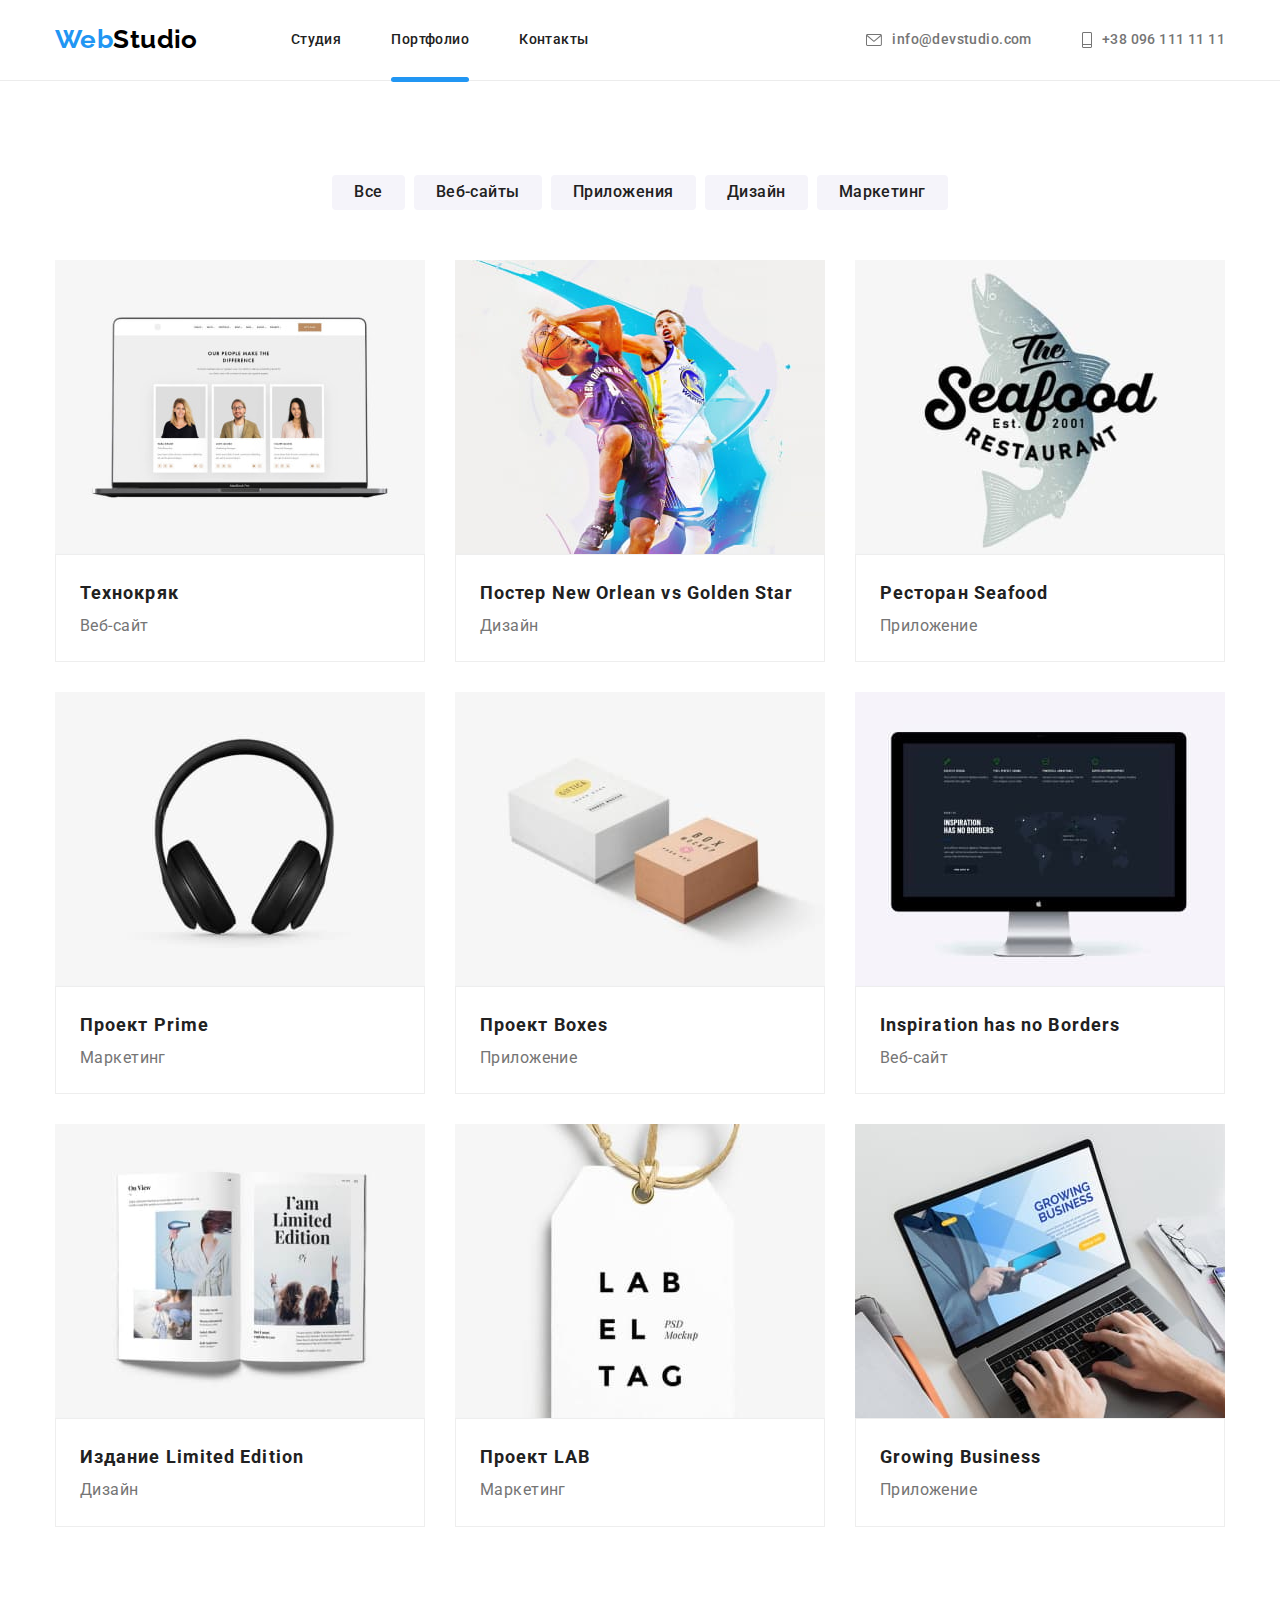
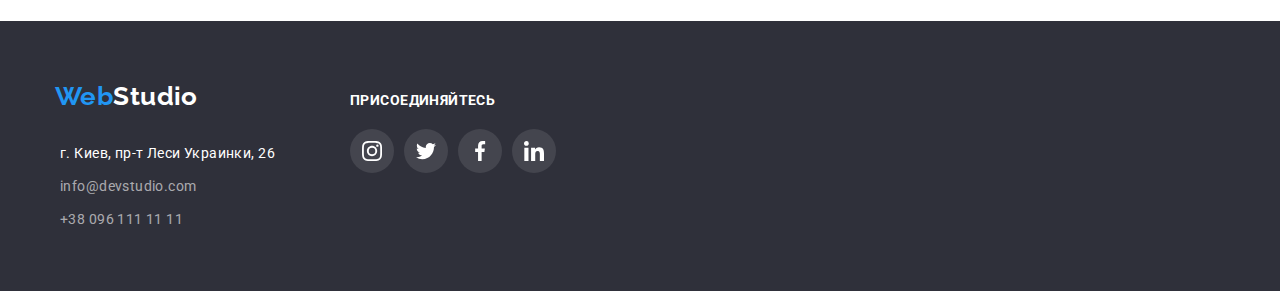
==== portfolio.html @ 86cdfd93 "Initial commit" ====
<!DOCTYPE html>
<html lang="ru">
  <head>
    <meta charset="UTF-8" />
    <meta http-equiv="X-UA-Compatible" content="IE=edge" />
    <meta name="viewport" content="width=device-width, initial-scale=1.0" />
    <title>WebStudio</title>
    <link rel="preconnect" href="https://fonts.googleapis.com" />
    <link rel="preconnect" href="https://fonts.googleapis.com" />
    <link rel="preconnect" href="https://fonts.gstatic.com" crossorigin />
    <link
      href="https://fonts.googleapis.com/css2?family=Raleway:wght@700&family=Roboto:wght@400;500;700;900&display=swap"
      rel="stylesheet"
    />
    <link
      rel="stylesheet"
      href="https://cdnjs.cloudflare.com/ajax/libs/modern-normalize/1.1.0/modern-normalize.min.css"
    />
    <link rel="stylesheet" href="./styles/styles.css" />
  </head>

  <body>
    <header class="header">
      <div class="container header-container">
        <a class="logo link" href="./index.html"> Web<span class="logo-black">Studio</span></a>
        <nav>
          <ul class="nav-list list">
            <li class="nav-item">
              <a class="nav-link link hover-color" href="./index.html">Студия</a>
            </li>
            <li class="nav-item">
              <a class="nav-link link hover-color active" href="./portfolio.html">Портфолио</a>
            </li>
            <li class="nav-item"><a class="nav-link link hover-color" href="">Контакты</a></li>
          </ul>
        </nav>
        <ul class="contacts-list list">
          <li class="contacts-item">
            <a class="contacts-link link hover-color" href="mailto:info@devstudio.com"
              ><svg class="contacts-icon" width="16" height="12">
                <use href="./images/symbol-defs.svg#icon-mail"></use></svg
              >info@devstudio.com</a
            >
          </li>
          <li class="contacts-item">
            <a class="contacts-link link hover-color" href="tel:+380961111111"
              ><svg class="contacts-icon" width="10" height="16">
                <use href="./images/symbol-defs.svg#icon-phone"></use></svg
              >+38 096 111 11 11</a
            >
          </li>
        </ul>
      </div>
    </header>


    <main>
      <section class="projects section">
        <h1 class="hidden">Портфолио</h1>
        <div class="container">
          <ul class="filters-list list">
            <li class="filters-item"><button class="btn btn-filters" type="button">Все</button></li>
            <li class="filters-item">
              <button class="btn btn-filters" type="button">Веб-сайты</button>
            </li>
            <li class="filters-item">
              <button class="btn btn-filters" type="button">Приложения</button>
            </li>
            <li class="filters-item">
              <button class="btn btn-filters" type="button">Дизайн</button>
            </li>
            <li class="filters-item">
              <button class="btn btn-filters" type="button">Маркетинг</button>
            </li>
          </ul>
          <ul class="projects-list list card-set">
            <li class="projects-item card-item">
              <a class="link projects-link" href="/">
                <div class="projects-thumb">
                  <img
                    class="projects-img"
                    src="./images/projects/img1.jpg"
                    width="370"
                    height="294"
                    alt="Веб-сайт Технокряк"
                  />
                  <p class="projects-overlay">
                    Ресурс предлагает комплексные предложения с разным уровнем функционала и
                    сервисов. Все это позволит посетителю получить исчерпывающие сведения<br>о компании
                    или частном лице.
                  </p>
                </div>
                <div class="projects-wrapper">
                  <h2 class="projects-title">Технокряк</h2>
                  <p class="projects-text">Веб-сайт</p>
                </div></a
              >
            </li>
            <li class="projects-item card-item">
              <a class="link projects-link" href="/">
                <div class="projects-thumb">
                <img
                  class="projects-img"
                  src="./images/projects/img2.jpg"
                  width="370"
                  height="294"
                  alt="Дизайн Постер New Orlean vs Golden Star"
                />
                <p class="projects-overlay">
                  Ресурс предлагает комплексные предложения с разным уровнем функционала и
                  сервисов. Все это позволит посетителю получить исчерпывающие сведения<br>о компании
                  или частном лице.
                </p></div>
                <div class="projects-wrapper">
                  <h2 class="projects-title">Постер New Orlean vs Golden Star</h2>
                  <p class="projects-text">Дизайн</p>
                </div></a
              >
            </li>
            <li class="projects-item card-item">
              <a class="link projects-link" href="/">
                <div class="projects-thumb">
                <img
                  class="projects-img"
                  src="./images/projects/img3.jpg"
                  width="370"
                  height="294"
                  alt="Приложение Ресторан Seafood"
                />
                <p class="projects-overlay">
                  Ресурс предлагает комплексные предложения с разным уровнем функционала и
                  сервисов. Все это позволит посетителю получить исчерпывающие сведения<br>о компании
                  или частном лице.
                </p></div>
                <div class="projects-wrapper">
                  <h2 class="projects-title">Ресторан Seafood</h2>
                  <p class="projects-text">Приложение</p>
                </div></a
              >
            </li>
            <li class="projects-item card-item">
              <a class="link projects-link" href="/">
                <div class="projects-thumb">
                <img
                  class="projects-img"
                  src="./images/projects/img4.jpg"
                  width="370"
                  height="294"
                  alt="Маркетинг Проект Prime"
                />
                <p class="projects-overlay">
                  Ресурс предлагает комплексные предложения с разным уровнем функционала и
                  сервисов. Все это позволит посетителю получить исчерпывающие сведения<br>о компании
                  или частном лице.
                </p></div>
                <div class="projects-wrapper">
                  <h2 class="projects-title">Проект Prime</h2>
                  <p class="projects-text">Маркетинг</p>
                </div></a
              >
            </li>
            <li class="projects-item card-item">
              <a class="link projects-link" href="/">
                <div class="projects-thumb">
                <img
                  class="projects-img"
                  src="./images/projects/img5.jpg"
                  width="370"
                  height="294"
                  alt="Приложение Проект Boxes"
                />
                <p class="projects-overlay">
                  Ресурс предлагает комплексные предложения с разным уровнем функционала и
                  сервисов. Все это позволит посетителю получить исчерпывающие сведения<br>о компании
                  или частном лице.
                </p></div>
                <div class="projects-wrapper">
                  <h2 class="projects-title">Проект Boxes</h2>
                  <p class="projects-text">Приложение</p>
                </div></a
              >
            </li>
            <li class="projects-item card-item">
              <a class="link projects-link" href="/">
                <div class="projects-thumb">
                <img
                  class="projects-img"
                  src="./images/projects/img6.jpg"
                  width="370"
                  height="294"
                  alt="Веб-сайт Inspiration has no Borders"
                />
                <p class="projects-overlay">
                  Ресурс предлагает комплексные предложения с разным уровнем функционала и
                  сервисов. Все это позволит посетителю получить исчерпывающие сведения<br>о компании
                  или частном лице.
                </p></div>
                <div class="projects-wrapper">
                  <h2 class="projects-title">Inspiration has no Borders</h2>
                  <p class="projects-text">Веб-сайт</p>
                </div></a
              >
            </li>
            <li class="projects-item card-item">
              <a class="link projects-link" href="/">
                <div class="projects-thumb">
                <img
                  class="projects-img"
                  src="./images/projects/img7.jpg"
                  width="370"
                  height="294"
                  alt="Дизайн Издание Limited Edition"
                />
                <p class="projects-overlay">
                  Ресурс предлагает комплексные предложения с разным уровнем функционала и
                  сервисов. Все это позволит посетителю получить исчерпывающие сведения<br>о компании
                  или частном лице.
                </p></div>
                <div class="projects-wrapper">
                  <h2 class="projects-title">Издание Limited Edition</h2>
                  <p class="projects-text">Дизайн</p>
                </div></a
              >
            </li>
            <li class="projects-item card-item">
              <a class="link projects-link" href="/">
                <div class="projects-thumb">
                <img
                  class="projects-img"
                  src="./images/projects/img8.jpg"
                  width="370"
                  height="294"
                  alt="Маркетинг Проект LAB"
                />
                <p class="projects-overlay">
                  Ресурс предлагает комплексные предложения с разным уровнем функционала и
                  сервисов. Все это позволит посетителю получить исчерпывающие сведения<br>о компании
                  или частном лице.
                </p></div>
                <div class="projects-wrapper">
                  <h2 class="projects-title">Проект LAB</h2>
                  <p class="projects-text">Маркетинг</p>
                </div></a
              >
            </li>
            <li class="projects-item card-item">
              <a class="link projects-link" href="/">
                <div class="projects-thumb">
                <img
                  class="projects-img"
                  src="./images/projects/img9.jpg"
                  width="370"
                  height="294"
                  alt="Приложение Growing Business"
                />
                <p class="projects-overlay">
                  Ресурс предлагает комплексные предложения с разным уровнем функционала и
                  сервисов. Все это позволит посетителю получить исчерпывающие сведения<br>о компании
                  или частном лице.
                </p></div>
                <div class="projects-wrapper">
                  <h2 class="projects-title">Growing Business</h2>
                  <p class="projects-text">Приложение</p>
                </div></a
              >
            </li>
          </ul>
        </div>
      </section>
    </main>

    <footer class="footer">
      <div class="container footer-container">
        <div class="container-address footer-item">
          <a class="logo link" href="./index.html"> Web<span class="logo-white">Studio</span></a>
          <address>
            <ul class="address-list list">
              <li class="address-item">
                <a
                  class="address-link address-google link hover-color"
                  href="https://goo.gl/maps/GdrmN5GAiVvAwd8F9"
                  target="_blank"
                  rel="noopener noreferrer"
                >
                  г. Киев, пр-т Леси Украинки, 26</a
                >
              </li>
              <li class="address-item">
                <a class="address-link link hover-color" href="mailto:info@devstudio.com"
                  >info@devstudio.com</a
                >
              </li>
              <li class="address-item">
                <a class="address-link link hover-color" href="tel:+380961111111"
                  >+38 096 111 11 11</a
                >
              </li>
            </ul>
          </address>
        </div>
        <div class="social footer-item">
          <h3 class="social-title">присоединяйтесь</h3>
          <ul class="social-nav list card-set">
            <li class="social-item">
              <a class="social-link link" href="#" target="_blank" rel="noopener noreferrer"
                ><svg class="team-icon" width="20" height="20">
                  <use href="./images/symbol-defs.svg#icon-instagram"></use></svg
              ></a>
            </li>
            <li class="social-item">
              <a class="social-link link" href="#" target="_blank" rel="noopener noreferrer"
                ><svg class="team-icon" width="20" height="20">
                  <use href="./images/symbol-defs.svg#icon-twitter"></use></svg
              ></a>
            </li>
            <li class="social-item">
              <a class="social-link link" href="#" target="_blank" rel="noopener noreferrer"
                ><svg class="team-icon" width="20" height="20">
                  <use href="./images/symbol-defs.svg#icon-facebook"></use></svg
              ></a>
            </li>
            <li class="social-item">
              <a class="social-link link" href="#" target="_blank" rel="noopener noreferrer"
                ><svg class="team-icon" width="20" height="20">
                  <use href="./images/symbol-defs.svg#icon-linkedin"></use></svg
              ></a>
            </li>
          </ul>
        </div>
      </div>
    </footer>
  </body>
</html>
---- styles/styles.css ----
body {
  margin: 0;
  font-family: 'Roboto', sans-serif;
  font-weight: 400;
  font-size: 14px;
  line-height: 1.71;
  letter-spacing: 0.03em;
  color: var(--text-color2);
}

:root {
  --brand-color: #2196f3;
  --text-color: #212121;
  --text-color2: #757575;
  --text-color3: #fff;
  --color-btn: #188ce8;
  --background-color1: #fff;
  --background-color2: #f5f4fa;
  --background-color3: #2f303a;
  --background-color4: #e5e5e5;
  --icon-color: #afb1b8;
  --card-gap: 30px;
  --card-item: 3;
  --timing-function: cubic-bezier(0.4, 0, 0.2, 1);
  --transition-duration: 250ms;
}
h1,
h2,
h3,
h4,
ul,
li,
p {
  padding: 0;
  margin: 0;
}
img {
  display: block;
  max-width: 100%;
  height: auto;
}
.container {
  width: 1200px;
  padding-left: 15px;
  padding-right: 15px;
  margin-left: auto;
  margin-right: auto;
}
.section {
  padding-top: 94px;
  padding-bottom: 94px;
}

.link {
  text-decoration: none;
  color: currentColor;
}
.list {
  list-style: none;
}
.card-set {
  display: flex;
  flex-wrap: wrap;
  gap: var(--card-gap);
}
.card-item {
  flex-basis: calc((100% - ((var(--card-item) - 1) * var(--card-gap))) / var(--card-item));
}
.header {
  border-bottom: 1px solid #ececec;
  font-weight: 500;
  line-height: 1.1;
}
.header-container {
  display: flex;
  align-items: center;
}
.logo {
  font-family: 'Raleway';
  font-style: normal;
  font-weight: 700;
  font-size: 26px;
  line-height: 1.2;
  color: var(--brand-color);
}
.header .logo {
  margin-right: 93px;
}

.logo-black {
  color: #000;
}
.logo-white {
  color: var(--text-color3);
}
.nav-list {
  display: flex;
}

.contacts-list {
  display: flex;
  margin-left: auto;
}
.nav-item:not(:last-child),
.contacts-item:not(:last-child) {
  margin-right: 50px;
}
.nav-link,
.contacts-link {
  display: flex;
  align-items: center;
  padding-top: 32px;
  padding-bottom: 32px;
}
.contacts-icon {
  fill: currentColor;
  margin-right: 10px;
}
.nav-link {
  color: var(--text-color);
}
.hover-color,
.hover-color {
  transition-property: color;
  transition-duration: var(--transition-duration);
  transition-timing-function: var(--timing-function);
}
.hover-color:hover,
.hover-color:focus {
  color: var(--brand-color);
}


.active {
  position: relative;
}
.active::after {
  content: '';
  position: absolute;
  bottom: -2px;
  width: 100%;
  background-color: var(--brand-color);
  height: 5px;
  border-radius: 50px;
  transition-property: opacity;
  transition-duration: var(--transition-duration);
  transition-timing-function: var(--timing-function);
}

.hero {
  padding-bottom: 200px;
  padding-top: 200px;
  color: var(--text-color3);
  background-color: var(--background-color3);
}
.overlay {
  max-width: 1600px;
  height: 600px;
  margin-left: auto;
  margin-right: auto;
  background-image: linear-gradient(
      to right,
      rgba(47, 48, 58, 0.4),
      rgba(47, 48, 58, 0.4)
    ),url('../images/Img-backgraund.jpg');
  background-repeat: no-repeat;
  background-position: center;
  background-size: cover;
}
.hero-container {
  text-align: center;
}

.hero-title {
  margin-bottom: 30px;
  font-weight: 900;
  font-size: 44px;
  line-height: 1.4;
  letter-spacing: 0.06em;
  text-transform: uppercase;
}
.btn-hero {
  padding: 10px 32px;
  border: 0;
  font-weight: 700;
  font-size: 16px;
  line-height: 1.9;
  letter-spacing: 0.06em;
  color: var(--text-color3);
  background-color: var(--brand-color);
  border-radius: 4px;
  cursor: pointer;
  box-shadow: 0px 4px 4px rgba(0, 0, 0, 0.15);
  transition-property: color, background;
  transition-duration: var(--transition-duration);
  transition-timing-function: var(--timing-function);
}

.btn-hero:hover,
.btn-hero:focus {
  color: var(--text-color3);
  background: var(--color-btn);
}

.btn-filters {
  font-weight: 500;
  font-size: 16px;
  line-height: 1.42;
  letter-spacing: 0.03em;
  padding: 6px 22px;
  border: 0;
  border-radius: 4px;
  cursor: pointer;
  background-color: var(--background-color2);
  color: var(--text-color);
  transition-property: color, background-color, box-shadow;
  transition-duration: var(--transition-duration);
  transition-timing-function: var(--timing-function);
}
.btn-filters:hover,
.btn-filters:focus {
  color: var(--text-color3);
  background-color: var(--brand-color);
  box-shadow: 0px 3px 1px rgba(0, 0, 0, 0.1), 0px 1px 2px rgba(0, 0, 0, 0.08),
    0px 2px 2px rgba(0, 0, 0, 0.12);
}
.backdrop {
  position: fixed;
  top: 0;
  left: 0;
  width: 100%;
  height: 100%;
  background: rgba(0, 0, 0, 0.2);
  opacity: 1;
  transition-property: opacity, visibility;
  transition-duration: var(--transition-duration);
  transition-timing-function: var(--timing-function);
}
.backdrop.is-hidden {
  visibility: hidden;
  opacity: 0;
  pointer-events: none;
}
.backdrop.is-hidden .modal {
  transition-property: transform;
}
.modal {
  position: fixed;
  top: 50%;
  left: 50%;
  transform: translate(-50%, -50%);
  min-width: 528px;
  min-height: 581px;
  background-color: var(--background-color1);
  transition-duration: var(--transition-duration);
  transition-timing-function: var(--timing-function);
}
.btn-close {
  position: absolute;
  top: 8px;
  right: 8px;
  display: flex;
  align-items: center;
  justify-content: center;
  padding: 6px;
  border-radius: 50%;
  background: var(--background-color1);
  border: 1px solid rgba(0, 0, 0, 0.1);
  cursor: pointer;
}

.skills-list {
  --card-item: 4;
}
.skills-wrap {
  display: flex;
  padding: 25px;
  margin-bottom: 30px;
  align-items: center;
  justify-content: center;
  background-color: var(--background-color2);
  border-radius: 3px;
  filter: drop-shadow(0px 4px 4px rgba(0, 0, 0, 0.25));
}

.skills-title {
  margin-bottom: 10px;
  font-weight: 700;
  font-size: 14px;
  line-height: 1.1;
  text-transform: uppercase;
  color: var(--text-color);
}
.skills-text {
  width: 270px;
}
.work {
  padding-top: 0;
}
.work-item {
  font-weight: 700;
  font-size: 14px;
  line-height: 1.14;
  text-transform: uppercase;
  color: var(--text-color3);
}
.work-thumb {
  position: relative;
  text-align: center;
}
.work-label {
  position: absolute;
  bottom: 0;
  padding: 27px;
  width: 100%;
  background-image: linear-gradient(to right, rgba(47, 48, 58, 0.8), rgba(47, 48, 58, 0.8));
}
.section-title {
  margin-bottom: 50px;
  font-weight: 700;
  font-size: 36px;
  line-height: 1.2;
  text-align: center;
  color: var(--text-color);
}
.team {
  background-color: var(--background-color2);
}
.team-item {
  --card-item: 4;
  text-align: center;
  background-color: var(--background-color1);
  box-shadow: 0px 1px 3px rgba(0, 0, 0, 0.12), 0px 1px 1px rgba(0, 0, 0, 0.14),
    0px 2px 1px rgba(0, 0, 0, 0.2);
  border-radius: 0px 0px 4px 4px;
}
.team-wrapper {
  padding: 30px 32px;
}
.team-name {
  margin-bottom: 10px;
  font-weight: 500;
  font-size: 16px;
  line-height: 1.19;
  color: var(--text-color);
}

.team-work {
  margin-bottom: 16px;
  font-size: 16px;
  line-height: 1.19;
  color: var(--text-color2);
}

.social-nav {
  --card-item: 4;
  --card-gap: 10px;
}
.social-item {

}
.social-link {
  display: flex;
  justify-content: center;
  align-items: center;
  border-radius: 50%;
  width: 44px;
  height: 44px;
  fill: var(--icon-color);
  transition-property: background-color, fill;
  transition-duration: var(--transition-duration);
  transition-timing-function: var(--timing-function);
}
.social-link:hover, .social-link:focus {
  background-color: var(--brand-color);
  fill: var(--background-color1);
}
.client-list {
  --card-item: 6;
}
.card-item {

}
.client-item {

}
.client-link {
  display: flex;
  align-items: center;
  justify-content: center;
  padding: 16px 30px;
  border: 1px solid var(--icon-color);
  border-radius: 5px;
  fill: var(--icon-color);
  transition-property: fill, border;
  transition-duration: var(--transition-duration);
  transition-timing-function: var(--timing-function);
}
.client-link:hover, .client-link:focus {
  fill: var(--brand-color);
  border: 1px solid var(--brand-color);

}
.footer {
  padding-top: 60px;
  padding-bottom: 60px;
  background-color: var(--background-color3);
}
.footer-container {
  display: flex;
  align-items: baseline;
}
.footer-item:not(:last-child) {
  margin-right: 70px;
}
.container-address {
  display: inline;
}
.social {
}
.social-title {
  color: var(--text-color3);
  text-transform: uppercase;
  font-size: 14px;
  line-height: 1.14;
  margin-bottom: 20px;
}
.footer .social-link {
  background: rgba(255, 255, 255, 0.1);
  fill: var(--text-color3);
  transition-property: background;
  transition-duration: var(--transition-duration);
  transition-timing-function: var(--timing-function);
}
.footer .social-link:hover {
  background: var(--brand-color);

}
.footer .logo {
  display: block;
  margin-bottom: 30px;
}
address {
  font-style: inherit;
}
.address-list {
  font-size: 14px;
  line-height: 1.7;
}
.address-item:not(:last-child) {
  margin-bottom: 9px;
}

.address-link {
  padding: 5px;
  color: rgba(255, 255, 255, 0.6);
}

.address-google {
  color: var(--text-color3);
}

/* projects */
.hidden {
  visibility: hidden;
  display: none;
}

.filters-list {
  display: flex;
  flex-wrap: wrap;
  justify-content: center;
  gap: 9px;
  margin-bottom: 50px;
}

.projects-item {

}
.projects-link {
  display: block;
  transition-property: box-shadow;
  transition-duration: var(--transition-duration);
  transition-timing-function: var(--timing-function);
}
.projects-link:hover, .projects-link:focus {
  box-shadow: 0px 1px 1px rgba(0, 0, 0, 0.12), 0px 4px 4px rgba(0, 0, 0, 0.06), 1px 4px 6px rgba(0, 0, 0, 0.16);
}
.projects-thumb {
  position: relative;
  overflow: hidden;
  
}
.projects-link:hover .projects-overlay, .projects-link:focus .projects-overlay {
  transform: translatex(0);
}
.projects-overlay {
  position: absolute;
  top: 0;
  left: 0;
  width: 100%;
  height: 100%;
  padding: 63px 24px;
  color: var(--text-color3);
  font-weight: 400;
  font-size: 18px;
  line-height: 1.55;
  background-image: linear-gradient(to right, rgba(33, 150, 243, 0.9), rgba(33, 150, 243, 0.9));
  transform: translatey(100%);
  transition-property: transform;
  transition-duration: var(--transition-duration);
  transition-timing-function: var(--timing-function);
}
.projects-wrapper {
  padding: 20px 24px;
  font-size: 16px;
  line-height: 1.9;
  border-top: none;
  border: 1px solid #eeeeee;
}
.projects-title {
  font-weight: 700;
  font-size: 18px;
  line-height: 2;
  letter-spacing: 0.06em;
  color: var(--text-color);
}
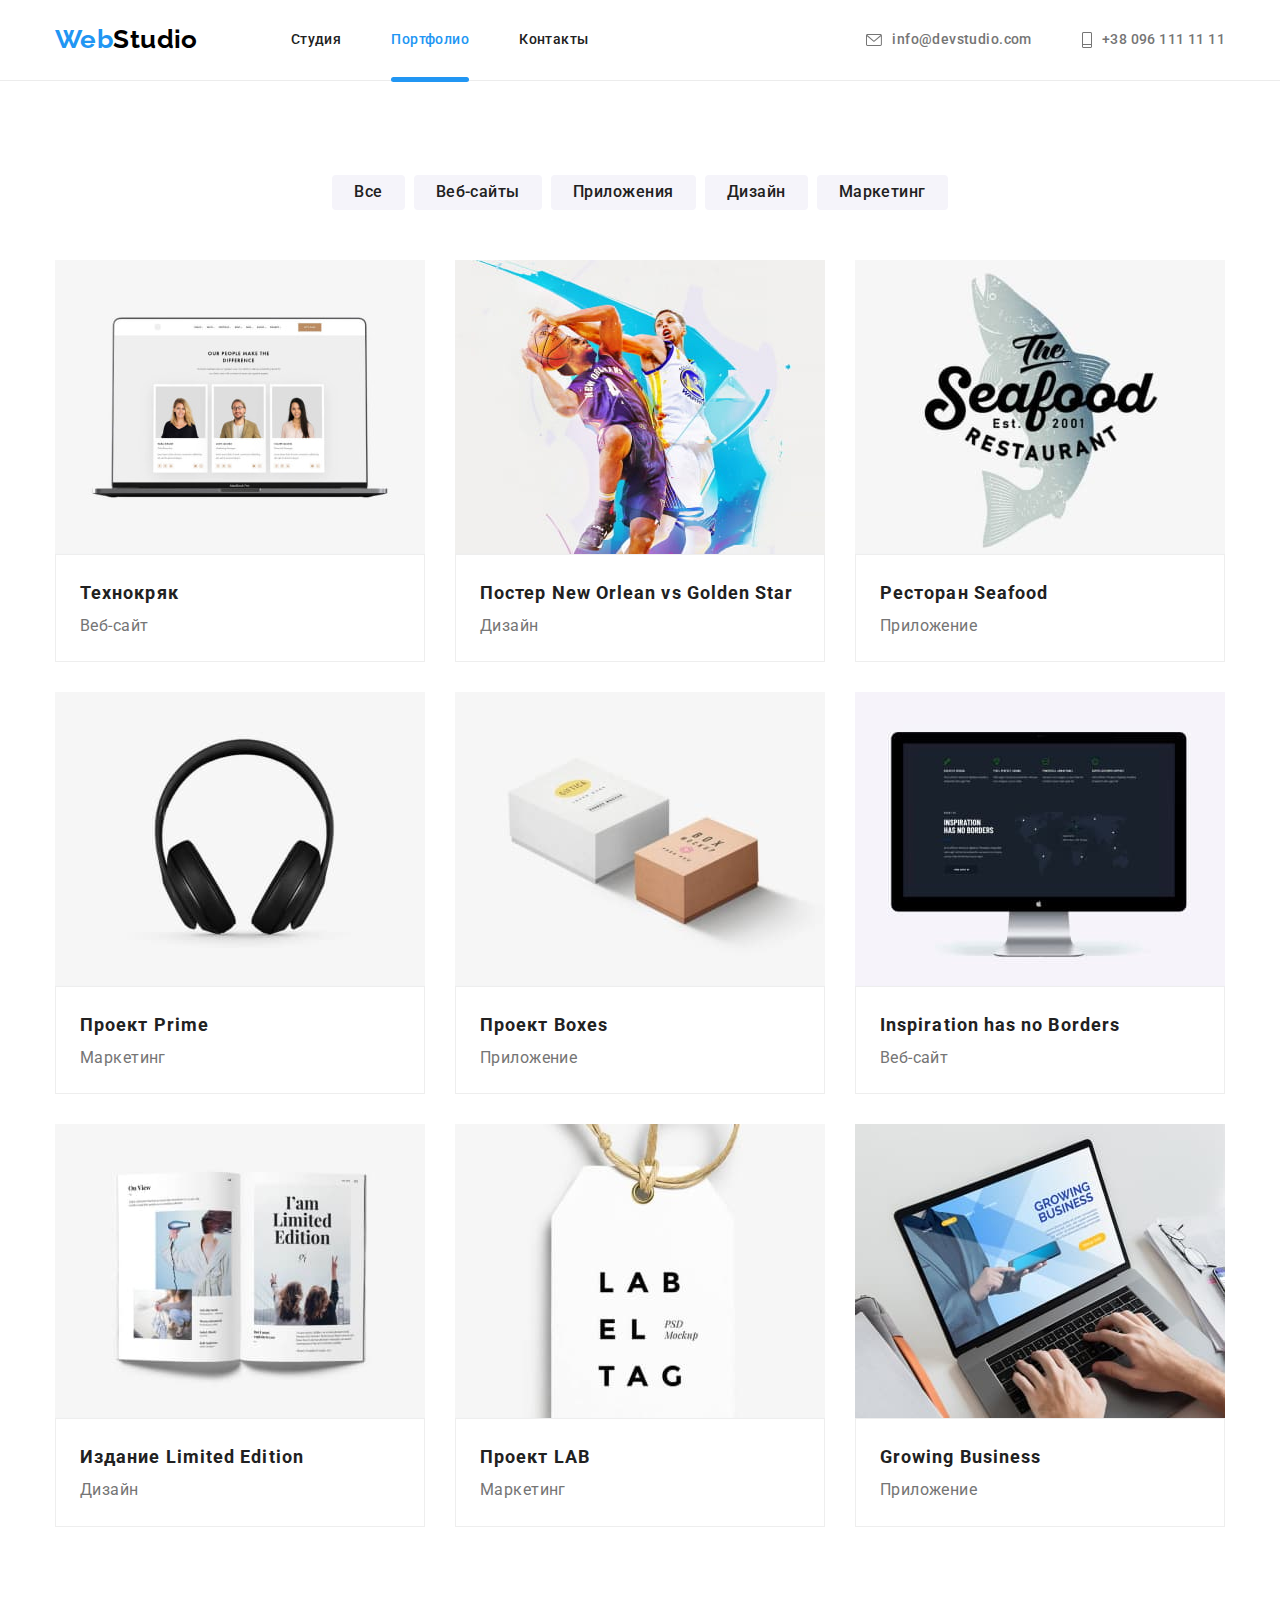
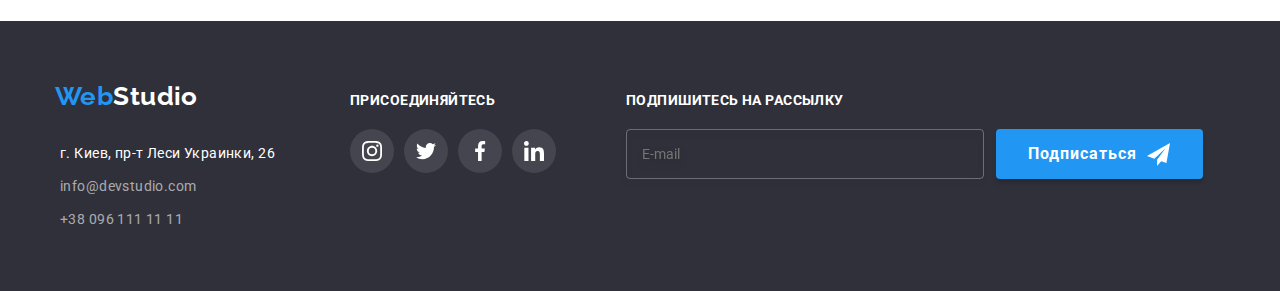
==== commit c2345380: "hw-6" ====
--- a/portfolio.html
+++ b/portfolio.html
@@ -299,7 +299,7 @@
           </address>
         </div>
         <div class="social footer-item">
-          <h3 class="social-title">присоединяйтесь</h3>
+          <h3 class="footer-title">присоединяйтесь</h3>
           <ul class="social-nav list card-set">
             <li class="social-item">
               <a class="social-link link" href="#" target="_blank" rel="noopener noreferrer"
@@ -327,6 +327,17 @@
             </li>
           </ul>
         </div>
+        <form class="footer-item newsletter" autocomplete="on">
+          <label class="footer-title" for="email">Подпишитесь на рассылку</label>
+          <div class="newsletter-wrap">
+            <input class="input-email" type="email" name="email" id="email" placeholder="E-mail" />
+            <button class="btn-hero btn-input" type="submit">
+              Подписаться<svg class="icon-send" width="24" height="24">
+                <use href="./images/symbol-defs.svg#icon-send"></use>
+              </svg>
+            </button>
+          </div>
+        </form>
       </div>
     </footer>
   </body>
--- a/styles/styles.css
+++ b/styles/styles.css
@@ -119,7 +119,6 @@
 .nav-link {
   color: var(--text-color);
 }
-.hover-color,
 .hover-color {
   transition-property: color;
   transition-duration: var(--transition-duration);
@@ -129,9 +128,8 @@
 .hover-color:focus {
   color: var(--brand-color);
 }
-
-
 .active {
+  color: var(--brand-color);
   position: relative;
 }
 .active::after {
@@ -158,11 +156,8 @@
   height: 600px;
   margin-left: auto;
   margin-right: auto;
-  background-image: linear-gradient(
-      to right,
-      rgba(47, 48, 58, 0.4),
-      rgba(47, 48, 58, 0.4)
-    ),url('../images/Img-backgraund.jpg');
+  background-image: linear-gradient(to right, rgba(47, 48, 58, 0.4), rgba(47, 48, 58, 0.4)),
+    url('../images/Img-backgraund.jpg');
   background-repeat: no-repeat;
   background-position: center;
   background-size: cover;
@@ -242,16 +237,18 @@
   pointer-events: none;
 }
 .backdrop.is-hidden .modal {
-  transition-property: transform;
+  transform: translate(-50%, -50%) scale(0.9);
 }
 .modal {
   position: fixed;
+  padding: 40px 40px;
   top: 50%;
   left: 50%;
   transform: translate(-50%, -50%);
   min-width: 528px;
   min-height: 581px;
   background-color: var(--background-color1);
+  transition-property: transform;
   transition-duration: var(--transition-duration);
   transition-timing-function: var(--timing-function);
 }
@@ -268,7 +265,79 @@
   border: 1px solid rgba(0, 0, 0, 0.1);
   cursor: pointer;
 }
-
+.modal-title {
+  text-align: center;
+  margin-bottom: 12px;
+  font-size: 20px;
+  line-height: 1.15;
+  color: var(--text-color);
+}
+.modal-forms {
+  display: flex;
+  flex-direction: column;
+}
+.modal-form {
+  width: 100%;
+  padding: 12px 12px 12px 42px;
+  min-height: 40px;
+  border: 1px solid rgba(33, 33, 33, 0.2);
+  border-radius: 4px;
+  resize: none;
+}
+.agreement {
+  transform: scale(1.3);
+  opacity: 0.9;
+  cursor: pointer;
+  margin-right: 7px;
+  margin-bottom: 30px;
+}
+.modal-wrap {
+  display: flex;
+  flex-direction: column;
+  align-items: center;
+  padding: 10px;
+}
+
+.input-wrap {
+  position: relative;
+  margin-bottom: 10px;
+}
+.icon-modal {
+  position: absolute;
+  top: 50%;
+  transform: translateY(-50%);
+  left: 12px;
+  fill: var(--text-color);
+}
+.comment-form {
+  padding-left: 16px;
+  margin-bottom: 20px;
+  line-height: 1.14em;
+  letter-spacing: 0.01em;
+}
+.text-label {
+  margin-bottom: 5px;
+  font-size: 12px;
+  line-height: 1.16;
+  letter-spacing: 0.01em;
+}
+.modal-form:hover,
+.modal-form:focus,
+.btn-close:hover,
+.btn-close:focus {
+  fill: var(--brand-color);
+  border: 1px solid var(--brand-color);
+}
+.modal-form:hover ~ .icon-modal,
+.modal-form:focus ~ .icon-modal {
+  fill: var(--brand-color);
+}
+.modal-wrap a {
+  color: var(--brand-color);
+}
+.btn-modal {
+  padding: 10px 55px;
+}
 .skills-list {
   --card-item: 4;
 }
@@ -357,7 +426,6 @@
   --card-gap: 10px;
 }
 .social-item {
-
 }
 .social-link {
   display: flex;
@@ -371,7 +439,8 @@
   transition-duration: var(--transition-duration);
   transition-timing-function: var(--timing-function);
 }
-.social-link:hover, .social-link:focus {
+.social-link:hover,
+.social-link:focus {
   background-color: var(--brand-color);
   fill: var(--background-color1);
 }
@@ -379,10 +448,8 @@
   --card-item: 6;
 }
 .card-item {
-
 }
 .client-item {
-
 }
 .client-link {
   display: flex;
@@ -396,10 +463,10 @@
   transition-duration: var(--transition-duration);
   transition-timing-function: var(--timing-function);
 }
-.client-link:hover, .client-link:focus {
+.client-link:hover,
+.client-link:focus {
   fill: var(--brand-color);
   border: 1px solid var(--brand-color);
-
 }
 .footer {
   padding-top: 60px;
@@ -418,9 +485,10 @@
 }
 .social {
 }
-.social-title {
+.footer-title {
   color: var(--text-color3);
   text-transform: uppercase;
+  font-weight: bold;
   font-size: 14px;
   line-height: 1.14;
   margin-bottom: 20px;
@@ -434,7 +502,6 @@
 }
 .footer .social-link:hover {
   background: var(--brand-color);
-
 }
 .footer .logo {
   display: block;
@@ -460,6 +527,30 @@
   color: var(--text-color3);
 }
 
+.newsletter {
+  display: flex;
+  flex-direction: column;
+}
+.newsletter-wrap {
+  display: flex;
+}
+.input-email {
+  min-width: 358px;
+  min-height: 50px;
+  padding: 15px;
+  background: none;
+  border: 1px solid rgba(255, 255, 255, 0.3);
+  filter: drop-shadow(0px 4px 4px rgba(0, 0, 0, 0.15));
+  border-radius: 4px;
+}
+.btn-input {
+  margin-left: 12px;
+  display: flex;
+  align-items: center;
+}
+.icon-send {
+  margin-left: 10px;
+}
 /* projects */
 .hidden {
   visibility: hidden;
@@ -475,7 +566,6 @@
 }
 
 .projects-item {
-
 }
 .projects-link {
   display: block;
@@ -483,15 +573,17 @@
   transition-duration: var(--transition-duration);
   transition-timing-function: var(--timing-function);
 }
-.projects-link:hover, .projects-link:focus {
-  box-shadow: 0px 1px 1px rgba(0, 0, 0, 0.12), 0px 4px 4px rgba(0, 0, 0, 0.06), 1px 4px 6px rgba(0, 0, 0, 0.16);
+.projects-link:hover,
+.projects-link:focus {
+  box-shadow: 0px 1px 1px rgba(0, 0, 0, 0.12), 0px 4px 4px rgba(0, 0, 0, 0.06),
+    1px 4px 6px rgba(0, 0, 0, 0.16);
 }
 .projects-thumb {
   position: relative;
   overflow: hidden;
-  
-}
-.projects-link:hover .projects-overlay, .projects-link:focus .projects-overlay {
+}
+.projects-link:hover .projects-overlay,
+.projects-link:focus .projects-overlay {
   transform: translatex(0);
 }
 .projects-overlay {
